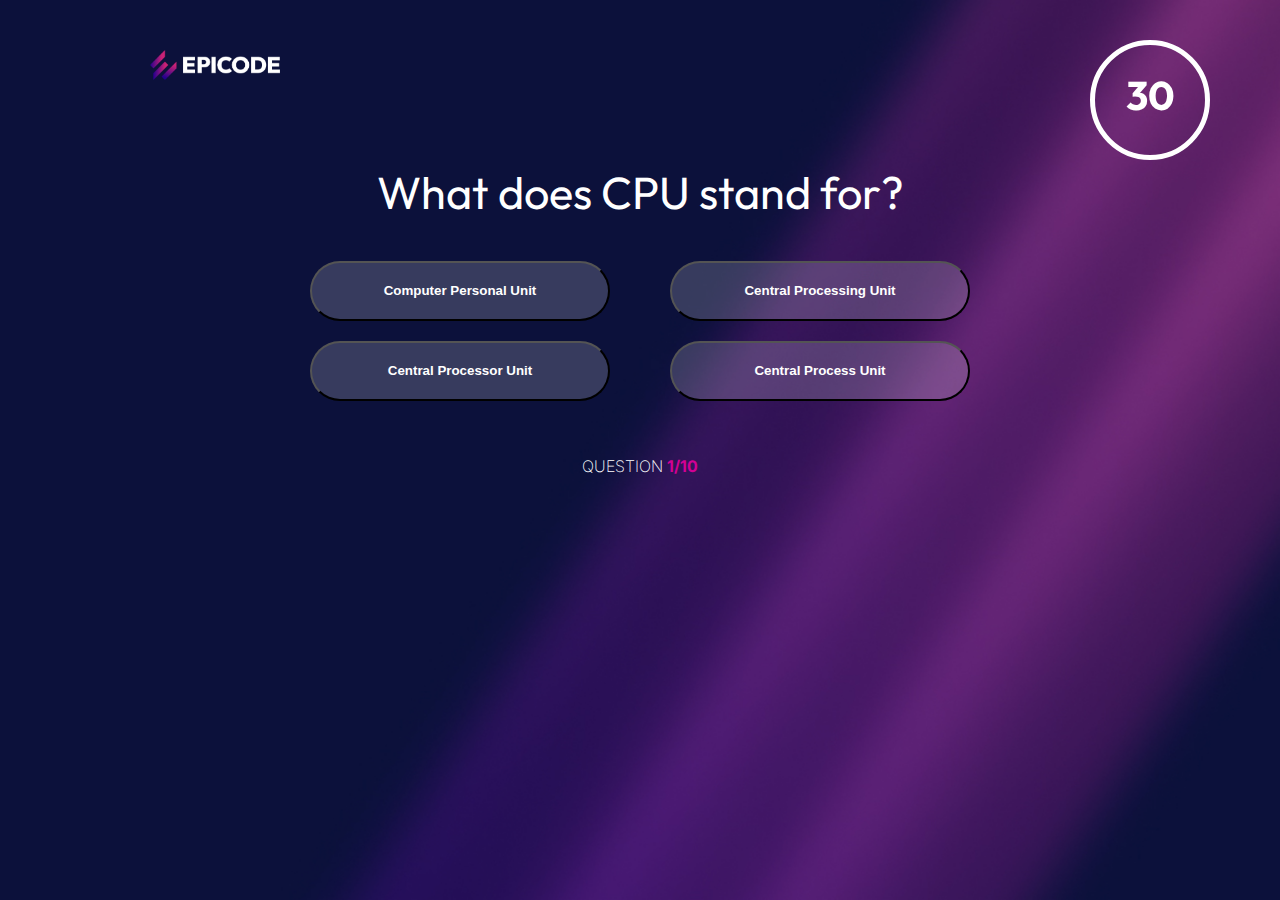
==== index2.html @ a511b899 "ciao" ====
<!DOCTYPE html>
<html lang="en">
<head>
    <meta charset="UTF-8">
    <meta name="viewport" content="width=device-width, initial-scale=1.0">
    <link rel="stylesheet" href="style.css">
    <title>Benchmark</title>
</head>
<body>
    <img src="assets/epicode_logo.png" alt="Epicode logo">
    <section>
        <!--Come inserire testo domanda-->
        <h1 class="h1Domande"></h1>

        <div id="timer-circle"><span id="timer">30</span></div>

        <!--Come inserire le risposte-->
        <div class="risposte">
            <!--Secondo la consegna bisogna usare i radio button-->
        </div>
        <!--Come inserire counter domande-->
        <p class="counter"> QUESTION <span id="counter">1</span><span>/10</span></p>
        <!--Foglio finale?
        Ipotetico style in css sotto commento "IPOTESI PAGINA 3 RISULTATO"-->
    </section>

    <script src="scriptVecchio.js"></script>
</body>
</html>
---- style.css ----
@import url('https://fonts.googleapis.com/css2?family=Montserrat:ital,wght@0,100..900;1,100..900&family=Outfit:wght@100..900&family=Roboto+Condensed:ital,wght@0,100..900;1,100..900&family=Roboto:wght@100;300;400;500;700;900&display=swap');
@import url('https://fonts.googleapis.com/css2?family=Inter:wght@100..900&family=Montserrat:ital,wght@0,100..900;1,100..900&family=Outfit:wght@100..900&family=Roboto+Condensed:ital,wght@0,100..900;1,100..900&family=Roboto:wght@100;300;400;500;700;900&display=swap');

/*RESET*/
* {
    margin: 0;
    padding: 0;
    box-sizing: border-box;
}

body {
    background-image: url(./assets/bg.jpg);
    background-size: cover;
    background-repeat: no-repeat;
    font-family: "Outfit", sans-serif;
    padding: 50px 150px;
    position: relative;
}

.logo {
    cursor: pointer;
}

img {
    width: 130px;
    margin-bottom: 80px;
}

h1, h3, p, li, label {
    color: white;
    font-family: "Outfit", sans-serif; 
}

h1 {
    font-size: 55px;
    font-weight: 400;
}

h3{
    margin-top: 30px;
    color: #d20094;
}

p, li {
    font-family: "Inter", sans-serif;
    font-weight: 200;
    
}

p{
    padding:10px 400px 40px 0;
}

ul {
    margin-left: 20px;
    padding-bottom: 30px;
}

.procedi {
    position: absolute;
    right:100px;
    background-color: #00FFFF;
    padding: 12px 37px;
    bottom: 40px;
    border: none;
}

.procedi:hover {
    box-shadow: 0 0 10px 4px #00FFFF;
    cursor: pointer;
}

a {
    text-decoration: none;
    color: black;
    font-weight: 800;
    font-family:  "Inter", sans-serif;
}

label {
    font-size: 13px;
}

div {
    display: flex;
    align-items: center;
}

#check {
    display: none;
    color: white;
}

#check.mostra {
    display: block;
}

#checkbox {
    display: inline-block;
    width: 13px; /* Larghezza della checkbox */
    height: 13px; /* Altezza della checkbox */
    border: 2px solid white; /* Colore del bordo della checkbox */
    background-color: transparent; /* Colore di sfondo trasparente della checkbox non selezionata */
    margin-right: 10px;
    vertical-align:sub;
    cursor: pointer;
}
  
span {
    font-weight: 700;
}

.h1Domande {
    text-align: center;
    font-size: 45px;
    padding: 0 45px;
}

.risposte {
    padding: 20px 100px;
    display: flex;
    justify-content: center;
    flex-wrap: wrap;
    margin-top: 10px;
}

.risposte button {
    width: 300px;
    height: 60px;
    margin: 10px 30px;
    border-radius: 30px;
    background-color: #ffffff2e;
    color: white;
    font-weight: 700;
    cursor: pointer;
}

.risposte button:hover{
    background-color: #d200937d;
}

.risposte button:active, .risposte button:focus {
    background-color: #d20094;
}

.counter {
    text-align: center;
    padding: 10px 0;
    margin-top:15px;
}

p span {
    color: #d20094;
}

/*IPOTESI PAGINA 3 RISULTATO*/

#color {
    background-color: #000000de;
}
.risultato {
    margin-top: 50px;
    flex-direction: column;
}

div h2 {
    margin-top: 115px;
    padding: 40px;
    text-align: center;
    font-size: 45px;
    border: 2px solid white;
    border-radius: 100%;
    color: white;
    background-color: #000000de;
}

#timer {
    color: white;
    font-size: 40px;
    display: flex;
    justify-content: center;
    opacity: 1;
    animation: heartbeatAnimation 1s linear infinite;
}


@keyframes coriandoliAnimation {
    to {
        transform: translate(0, 100vh);
    }
}

.coriandoli {
   animation:  coriandoliAnimation 1s linear;
}

#timer-circle {
    position: fixed;
    top: 100px;
    right: 10px;
    transform: translate(-50%, -50%);
    width: 120px;
    height: 120px;
    border-radius: 50%;
    border: 5px solid white;
    animation: timerCircleAnimation linear forwards;
    transition: opacity 0.5s ease; /* Puoi regolare la durata e la funzione di transizione qui */
    padding-top: 25px;
}

#timer-circle div {
    object-fit: cover;
    display: flex;
    justify-content: center;
    align-items: center;
}

@keyframes timerCircleAnimation {
    from {
        opacity: 1;
    }
    to {
        opacity: 0;
    }
} 

@keyframes heartbeatAnimation {
    0% {
        transform: scale(1);
    }
    25% {
        transform: scale(1.1);
    }
    50% {
        transform: scale(1);
    }
    75% {
        transform: scale(1.1);
    }
    100% {
        transform: scale(1);
    }
    from {
        opacity: 0;
    }
    to {
        opacity: 1;
    }
}
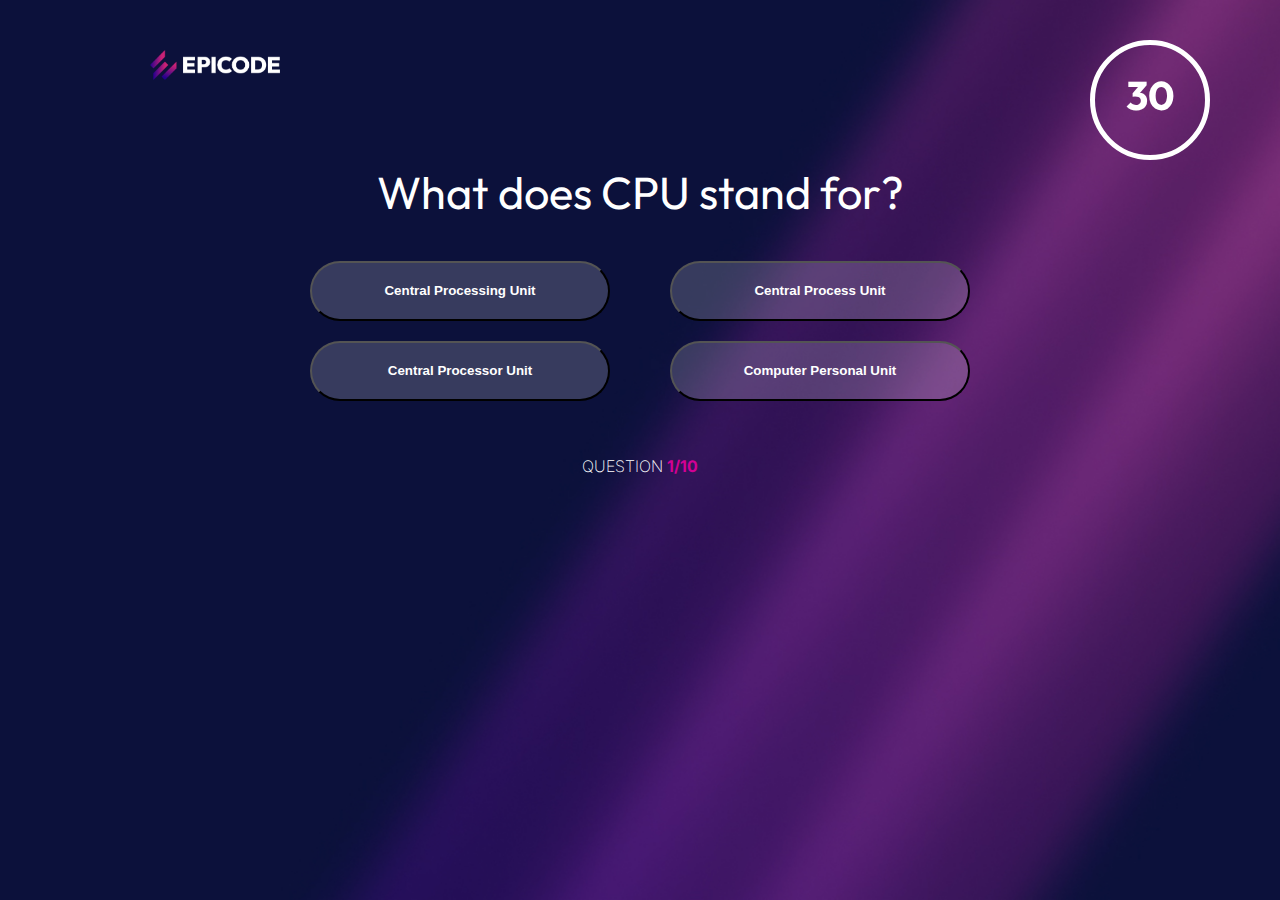
==== commit f167af15: "button procedi" ====
--- a/index2.html
+++ b/index2.html
@@ -24,6 +24,6 @@
         Ipotetico style in css sotto commento "IPOTESI PAGINA 3 RISULTATO"-->
     </section>
 
-    <script src="scriptVecchio.js"></script>
+    <script src="script.js"></script>
 </body>
 </html>--- a/style.css
+++ b/style.css
@@ -56,7 +56,12 @@
     padding-bottom: 30px;
 }
 
-.procedi {
+#nascondi {
+    display: none;
+}
+
+#nascondi.procedi {
+    display: inline-block;
     position: absolute;
     right:100px;
     background-color: #00FFFF;
@@ -65,7 +70,7 @@
     border: none;
 }
 
-.procedi:hover {
+#nascondi.procedi:hover {
     box-shadow: 0 0 10px 4px #00FFFF;
     cursor: pointer;
 }
@@ -190,8 +195,17 @@
     }
 }
 
+.coriandoli-container {
+    position: absolute;
+    animation: coriandoliAnimation 2s linear;
+}
+
 .coriandoli {
-   animation:  coriandoliAnimation 1s linear;
+   animation:  coriandoliAnimation 2s linear;
+}
+
+.coriandoli2 {
+    position: absolute;
 }
 
 #timer-circle {
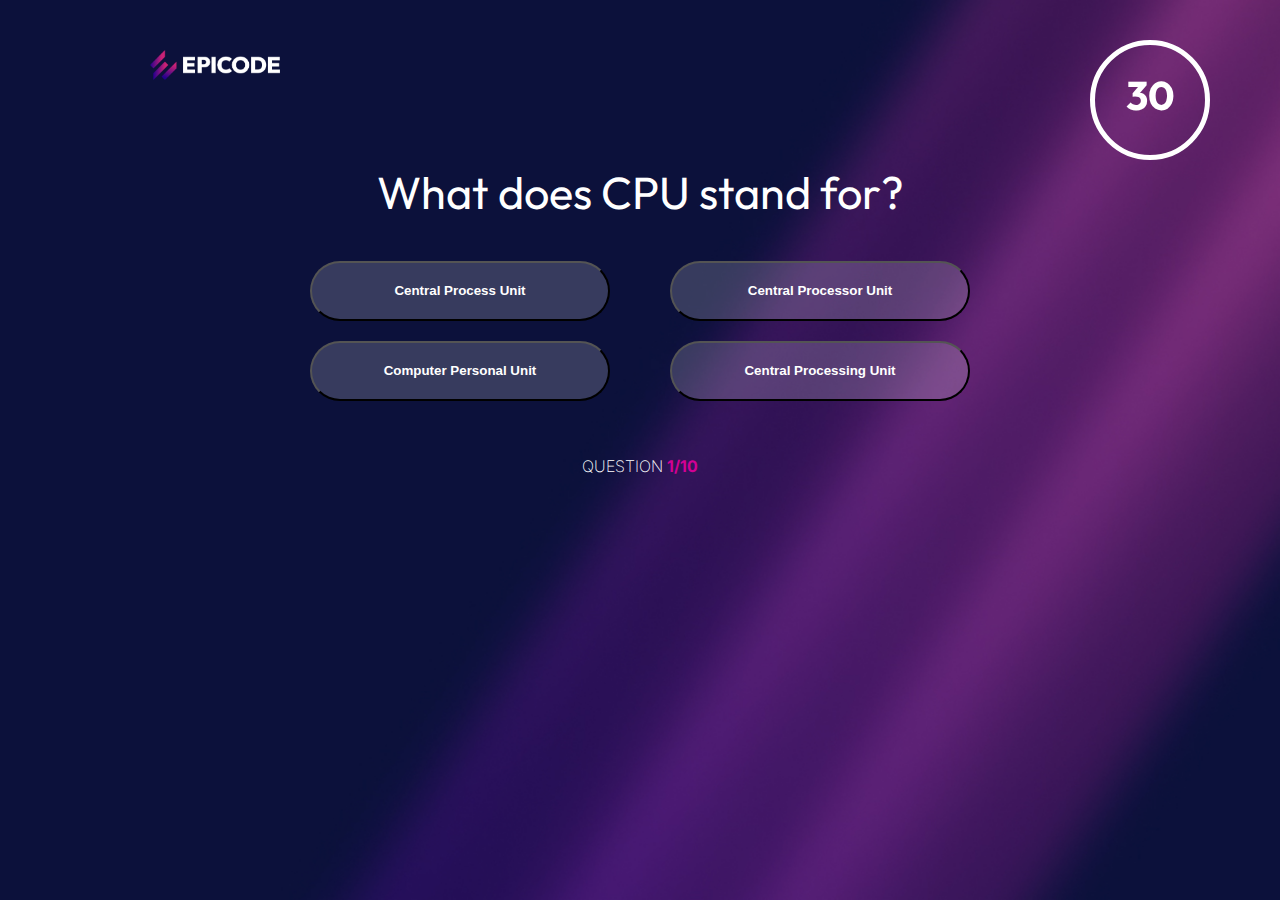
==== commit e1b3938b: "push" ====
--- a/index2.html
+++ b/index2.html
@@ -9,6 +9,7 @@
 <body>
     <img src="assets/epicode_logo.png" alt="Epicode logo">
     <section>
+        
         <!--Come inserire testo domanda-->
         <h1 class="h1Domande"></h1>
 
@@ -16,6 +17,7 @@
 
         <!--Come inserire le risposte-->
         <div class="risposte">
+            <img id="myimage"  alt="reazione">
             <!--Secondo la consegna bisogna usare i radio button-->
         </div>
         <!--Come inserire counter domande-->
--- a/style.css
+++ b/style.css
@@ -260,4 +260,12 @@
     to {
         opacity: 1;
     }
+}
+
+#myimage {
+    display: none;
+}
+
+#myimage.mostra-img {
+    display: inline-block;
 }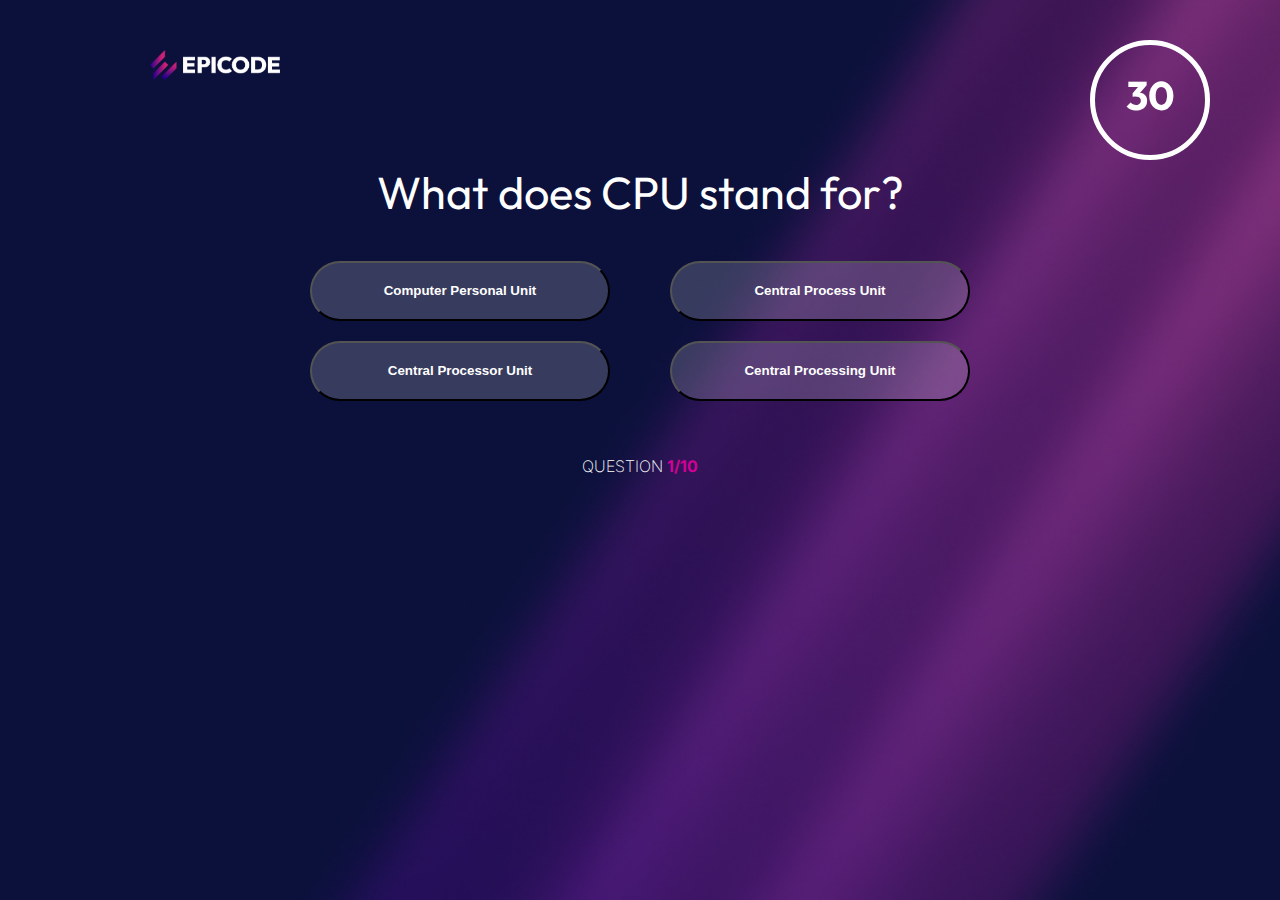
==== commit 1cc7f0dc: "Abpush" ====
--- a/index2.html
+++ b/index2.html
@@ -7,6 +7,7 @@
     <title>Benchmark</title>
 </head>
 <body>
+    <img src="assets/abdul.png" alt="Abdul" id="myimage">
     <img src="assets/epicode_logo.png" alt="Epicode logo">
     <section>
         
@@ -22,9 +23,13 @@
         </div>
         <!--Come inserire counter domande-->
         <p class="counter"> QUESTION <span id="counter">1</span><span>/10</span></p>
-        <!--Foglio finale?
-        Ipotetico style in css sotto commento "IPOTESI PAGINA 3 RISULTATO"-->
+
     </section>
+
+    <audio id="myAudio" controls>
+        <source src="/assets/Tromba_Sfiatata_Trumpet_out_of_Tune_.mp3" type="audio/mp3">
+        Il tuo browser non supporta l'elemento audio.
+    </audio>
 
     <script src="script.js"></script>
 </body>
--- a/style.css
+++ b/style.css
@@ -152,6 +152,7 @@
     text-align: center;
     padding: 10px 0;
     margin-top:15px;
+    color: white;
 }
 
 p span {
@@ -191,17 +192,17 @@
 
 @keyframes coriandoliAnimation {
     to {
-        transform: translate(0, 100vh);
+        transform: translate(0, 100%);
     }
 }
 
 .coriandoli-container {
     position: absolute;
-    animation: coriandoliAnimation 2s linear;
+    animation: coriandoliAnimation 3s linear;
 }
 
 .coriandoli {
-   animation:  coriandoliAnimation 2s linear;
+    animation: coriandoliAnimation 3s linear;
 }
 
 .coriandoli2 {
@@ -264,8 +265,15 @@
 
 #myimage {
     display: none;
-}
-
-#myimage.mostra-img {
+    min-width: 50%;
+    position: relative;
+    left: 25%;
+}
+
+#myimage.mostraImg {
     display: inline-block;
+}
+
+#myAudio {
+    display: none;
 }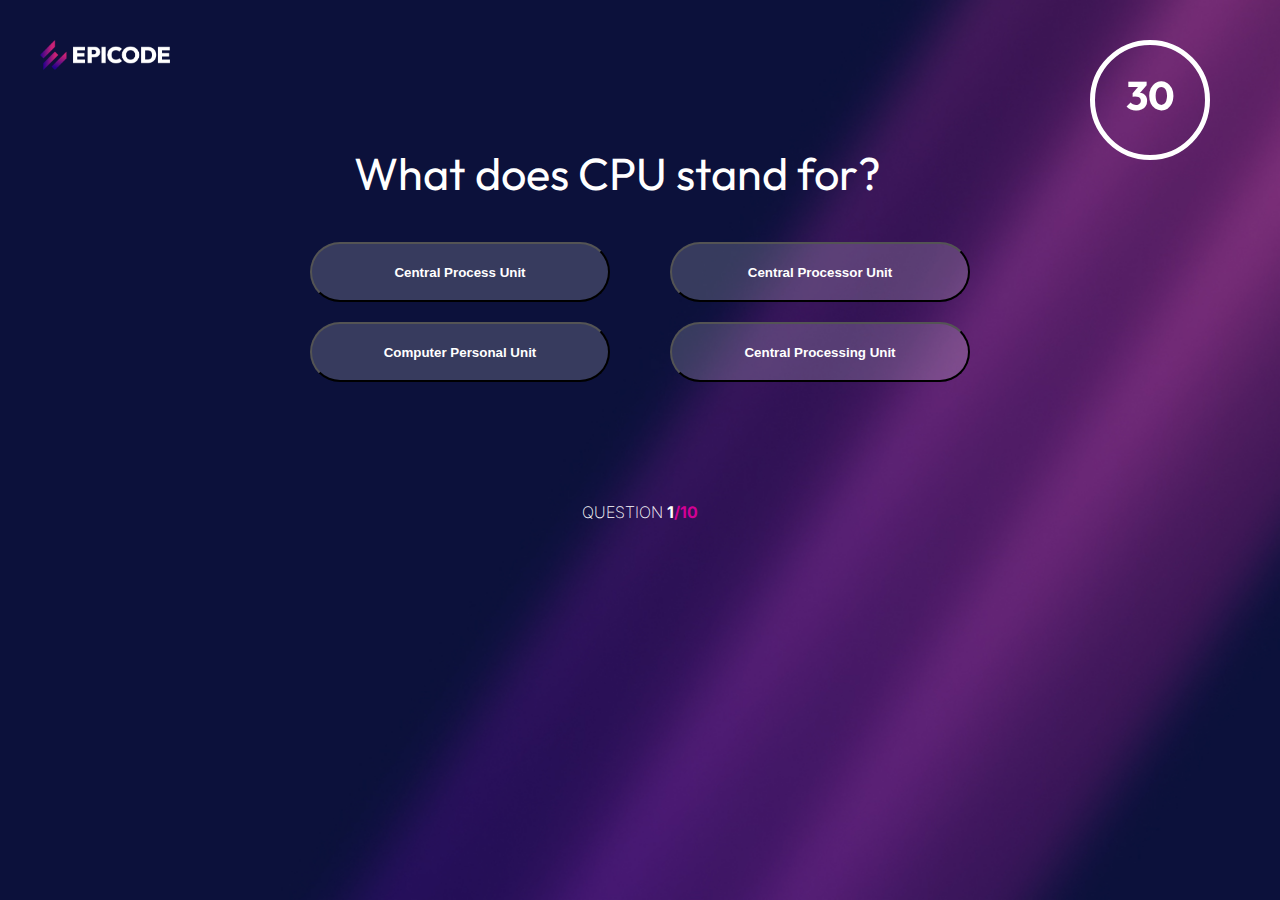
==== commit 735134ea: "style changes" ====
--- a/index2.html
+++ b/index2.html
@@ -8,8 +8,8 @@
 </head>
 <body>
     <img src="assets/abdul.png" alt="Abdul" id="myimage">
-    <img src="assets/epicode_logo.png" alt="Epicode logo">
-    <section>
+    <img src="assets/epicode_logo.png" alt="Epicode logo" class="logo">
+    <section class="campo-domande">
         
         <!--Come inserire testo domanda-->
         <h1 class="h1Domande"></h1>
@@ -22,9 +22,9 @@
             <!--Secondo la consegna bisogna usare i radio button-->
         </div>
         <!--Come inserire counter domande-->
+    </section>
+
         <p class="counter"> QUESTION <span id="counter">1</span><span>/10</span></p>
-
-    </section>
 
     <audio id="myAudio" controls>
         <source src="/assets/Tromba_Sfiatata_Trumpet_out_of_Tune_.mp3" type="audio/mp3">
--- a/style.css
+++ b/style.css
@@ -13,17 +13,27 @@
     background-size: cover;
     background-repeat: no-repeat;
     font-family: "Outfit", sans-serif;
-    padding: 50px 150px;
+    padding: 45px 150px 30px 150px;
     position: relative;
 }
 
 .logo {
     cursor: pointer;
-}
-
-img {
+    position: absolute;
+    top: 40px;
+    left:40px;
     width: 130px;
-    margin-bottom: 80px;
+    margin-bottom: 50px;
+
+}
+
+main {
+    padding-top: 100px;
+}
+
+.campo-domande {
+    text-align: center;
+    margin-top: 100px;
 }
 
 h1, h3, p, li, label {
@@ -32,8 +42,13 @@
 }
 
 h1 {
-    font-size: 55px;
+    font-size: 60px;
     font-weight: 400;
+}
+
+.grassetto {
+    margin-bottom: 50px;
+    height:50px;
 }
 
 h3{
@@ -44,6 +59,7 @@
 p, li {
     font-family: "Inter", sans-serif;
     font-weight: 200;
+    font-size: 16px;
     
 }
 
@@ -75,11 +91,47 @@
     cursor: pointer;
 }
 
+#nascondi.procedi {
+	-webkit-animation: heartbeat 1.5s ease-in-out infinite both;
+	        animation: heartbeat 1.5s ease-in-out infinite both;
+}
+
+#nascondi.procedi-rotola {
+    -webkit-animation: roll-in-blurred-left 0.65s cubic-bezier(0.230, 1.000, 0.320, 1.000) both;
+    animation: roll-in-blurred-left 0.65s cubic-bezier(0.230, 1.000, 0.320, 1.000) sboth;
+}
+
+#nascondi.procedi-pulsa {
+    -webkit-animation: heartbeat 1.5s ease-in-out infinite both;
+    animation: heartbeat 1.5s ease-in-out infinite both;
+}
+
+#nascondi.procedi-chiudi {
+    -webkit-animation: roll-out-blurred-right 0.65s cubic-bezier(0.230, 1.000, 0.320, 1.000) both;
+    animation: roll-out-blurred-right 0.65s cubic-bezier(0.230, 1.000, 0.320, 1.000) both;
+}
+
+@keyframes roll-out-blurred-right {
+        0% {
+            transform: translateX(0) rotate(0deg);
+            filter: blur(0);
+            opacity: 1;
+        }
+        100% {
+            transform: translateX(1000px) rotate(720deg);
+            filter: blur(50px);
+            opacity: 0;
+        }
+    
+}
+
+
 a {
     text-decoration: none;
     color: black;
     font-weight: 800;
     font-family:  "Inter", sans-serif;
+    font-size: 16px;
 }
 
 label {
@@ -118,11 +170,11 @@
 .h1Domande {
     text-align: center;
     font-size: 45px;
-    padding: 0 45px;
+    padding: 0 45px 0px 0;
 }
 
 .risposte {
-    padding: 20px 100px;
+    padding: 20px 100px 0 100px;
     display: flex;
     justify-content: center;
     flex-wrap: wrap;
@@ -141,7 +193,7 @@
 }
 
 .risposte button:hover{
-    background-color: #d200937d;
+    background-color: #900080;
 }
 
 .risposte button:active, .risposte button:focus {
@@ -151,15 +203,17 @@
 .counter {
     text-align: center;
     padding: 10px 0;
-    margin-top:15px;
+    position: relative;
+    top: 100px; 
+}
+
+#counter {
     color: white;
 }
 
 p span {
     color: #d20094;
 }
-
-/*IPOTESI PAGINA 3 RISULTATO*/
 
 #color {
     background-color: #000000de;
@@ -235,7 +289,7 @@
         opacity: 1;
     }
     to {
-        opacity: 0;
+        opacity: 0.4;
     }
 } 
 
@@ -267,7 +321,13 @@
     display: none;
     min-width: 50%;
     position: relative;
+    width: 130px;
+    border-radius: 50px;
+    box-shadow: 0 0 13px 11px #900080;
     left: 25%;
+    -webkit-animation: bounce-in-bck 1.1s both;
+            animation: bounce-in-bck 1.1s both;
+
 }
 
 #myimage.mostraImg {
@@ -276,4 +336,288 @@
 
 #myAudio {
     display: none;
-}+}
+
+@-webkit-keyframes slide-in-right {
+    0% {
+      -webkit-transform: translateX(1000px);
+              transform: translateX(1000px);
+      opacity: 0;
+    }
+    100% {
+      -webkit-transform: translateX(0);
+              transform: translateX(0);
+      opacity: 1;
+    }
+}
+
+@keyframes slide-in-right {
+    0% {
+      -webkit-transform: translateX(1000px);
+              transform: translateX(1000px);
+      opacity: 0;
+    }
+    100% {
+      -webkit-transform: translateX(0);
+              transform: translateX(0);
+      opacity: 1;
+    }
+}
+
+.slide-in-right {
+    -webkit-animation: slide-in-right 0.5s cubic-bezier(0.250, 0.460, 0.450, 0.940) both;
+            animation: slide-in-right 0.5s cubic-bezier(0.250, 0.460, 0.450, 0.940) both;
+}
+
+@-webkit-keyframes slide-in-left {
+    0% {
+      -webkit-transform: translateX(-1000px);
+              transform: translateX(-1000px);
+      opacity: 0;
+    }
+    100% {
+      -webkit-transform: translateX(0);
+              transform: translateX(0);
+      opacity: 1;
+    }
+}
+
+@keyframes slide-in-left {
+    0% {
+      -webkit-transform: translateX(-1000px);
+              transform: translateX(-1000px);
+      opacity: 0;
+    }
+    100% {
+      -webkit-transform: translateX(0);
+              transform: translateX(0);
+      opacity: 1;
+    }
+}
+
+.slide-in-left {
+    -webkit-animation: slide-in-left 0.5s cubic-bezier(0.250, 0.460, 0.450, 0.940) both;
+            animation: slide-in-left 0.5s cubic-bezier(0.250, 0.460, 0.450, 0.940) both;
+}
+
+@keyframes domanda {
+    from {
+        opacity: 0;
+    }
+    to {
+        opacity: 1;
+    }
+}
+
+.domande {
+    animation: domanda 0.8s linear forwards;
+}
+
+@-webkit-keyframes bounce-in-bck {
+    0% {
+      -webkit-transform: scale(7);
+              transform: scale(7);
+      -webkit-animation-timing-function: ease-in;
+              animation-timing-function: ease-in;
+      opacity: 0;
+    }
+    38% {
+      -webkit-transform: scale(1);
+              transform: scale(1);
+      -webkit-animation-timing-function: ease-out;
+              animation-timing-function: ease-out;
+      opacity: 1;
+    }
+    55% {
+      -webkit-transform: scale(1.5);
+              transform: scale(1.5);
+      -webkit-animation-timing-function: ease-in;
+              animation-timing-function: ease-in;
+    }
+    72% {
+      -webkit-transform: scale(1);
+              transform: scale(1);
+      -webkit-animation-timing-function: ease-out;
+              animation-timing-function: ease-out;
+    }
+    81% {
+      -webkit-transform: scale(1.24);
+              transform: scale(1.24);
+      -webkit-animation-timing-function: ease-in;
+              animation-timing-function: ease-in;
+    }
+    89% {
+      -webkit-transform: scale(1);
+              transform: scale(1);
+      -webkit-animation-timing-function: ease-out;
+              animation-timing-function: ease-out;
+    }
+    95% {
+      -webkit-transform: scale(1.04);
+              transform: scale(1.04);
+      -webkit-animation-timing-function: ease-in;
+              animation-timing-function: ease-in;
+    }
+    100% {
+      -webkit-transform: scale(1);
+              transform: scale(1);
+      -webkit-animation-timing-function: ease-out;
+              animation-timing-function: ease-out;
+    }
+}
+@keyframes bounce-in-bck {
+    0% {
+      -webkit-transform: scale(7);
+              transform: scale(7);
+      -webkit-animation-timing-function: ease-in;
+              animation-timing-function: ease-in;
+      opacity: 0;
+    }
+    38% {
+      -webkit-transform: scale(1);
+              transform: scale(1);
+      -webkit-animation-timing-function: ease-out;
+              animation-timing-function: ease-out;
+      opacity: 1;
+    }
+    55% {
+      -webkit-transform: scale(1.5);
+              transform: scale(1.5);
+      -webkit-animation-timing-function: ease-in;
+              animation-timing-function: ease-in;
+    }
+    72% {
+      -webkit-transform: scale(1);
+              transform: scale(1);
+      -webkit-animation-timing-function: ease-out;
+              animation-timing-function: ease-out;
+    }
+    81% {
+      -webkit-transform: scale(1.24);
+              transform: scale(1.24);
+      -webkit-animation-timing-function: ease-in;
+              animation-timing-function: ease-in;
+    }
+    89% {
+      -webkit-transform: scale(1);
+              transform: scale(1);
+      -webkit-animation-timing-function: ease-out;
+              animation-timing-function: ease-out;
+    }
+    95% {
+      -webkit-transform: scale(1.04);
+              transform: scale(1.04);
+      -webkit-animation-timing-function: ease-in;
+              animation-timing-function: ease-in;
+    }
+    100% {
+      -webkit-transform: scale(1);
+              transform: scale(1);
+      -webkit-animation-timing-function: ease-out;
+              animation-timing-function: ease-out;
+    }
+}
+
+ @-webkit-keyframes roll-in-blurred-left {
+    0% {
+      -webkit-transform: translateX(-1000px) rotate(-720deg);
+              transform: translateX(-1000px) rotate(-720deg);
+      -webkit-filter: blur(50px);
+              filter: blur(50px);
+      opacity: 0;
+    }
+    100% {
+      -webkit-transform: translateX(0) rotate(0deg);
+              transform: translateX(0) rotate(0deg);
+      -webkit-filter: blur(0);
+              filter: blur(0);
+      opacity: 1;
+    }
+  }
+  @keyframes roll-in-blurred-left {
+    0% {
+      -webkit-transform: translateX(-1000px) rotate(-720deg);
+              transform: translateX(-1000px) rotate(-720deg);
+      -webkit-filter: blur(50px);
+              filter: blur(50px);
+      opacity: 0;
+    }
+    100% {
+      -webkit-transform: translateX(0) rotate(0deg);
+              transform: translateX(0) rotate(0deg);
+      -webkit-filter: blur(0);
+              filter: blur(0);
+      opacity: 1;
+    }
+  }
+  
+
+@-webkit-keyframes heartbeat {
+    from {
+      -webkit-transform: scale(1);
+              transform: scale(1);
+      -webkit-transform-origin: center center;
+              transform-origin: center center;
+      -webkit-animation-timing-function: ease-out;
+              animation-timing-function: ease-out;
+    }
+    10% {
+      -webkit-transform: scale(0.91);
+              transform: scale(0.91);
+      -webkit-animation-timing-function: ease-in;
+              animation-timing-function: ease-in;
+    }
+    17% {
+      -webkit-transform: scale(0.98);
+              transform: scale(0.98);
+      -webkit-animation-timing-function: ease-out;
+              animation-timing-function: ease-out;
+    }
+    33% {
+      -webkit-transform: scale(0.87);
+              transform: scale(0.87);
+      -webkit-animation-timing-function: ease-in;
+              animation-timing-function: ease-in;
+    }
+    45% {
+      -webkit-transform: scale(1);
+              transform: scale(1);
+      -webkit-animation-timing-function: ease-out;
+              animation-timing-function: ease-out;
+    }
+  }
+  @keyframes heartbeat {
+    from {
+      -webkit-transform: scale(1);
+              transform: scale(1);
+      -webkit-transform-origin: center center;
+              transform-origin: center center;
+      -webkit-animation-timing-function: ease-out;
+              animation-timing-function: ease-out;
+    }
+    10% {
+      -webkit-transform: scale(0.91);
+              transform: scale(0.91);
+      -webkit-animation-timing-function: ease-in;
+              animation-timing-function: ease-in;
+    }
+    17% {
+      -webkit-transform: scale(0.98);
+              transform: scale(0.98);
+      -webkit-animation-timing-function: ease-out;
+              animation-timing-function: ease-out;
+    }
+    33% {
+      -webkit-transform: scale(0.87);
+              transform: scale(0.87);
+      -webkit-animation-timing-function: ease-in;
+              animation-timing-function: ease-in;
+    }
+    45% {
+      -webkit-transform: scale(1);
+              transform: scale(1);
+      -webkit-animation-timing-function: ease-out;
+              animation-timing-function: ease-out;
+    }
+  }
+  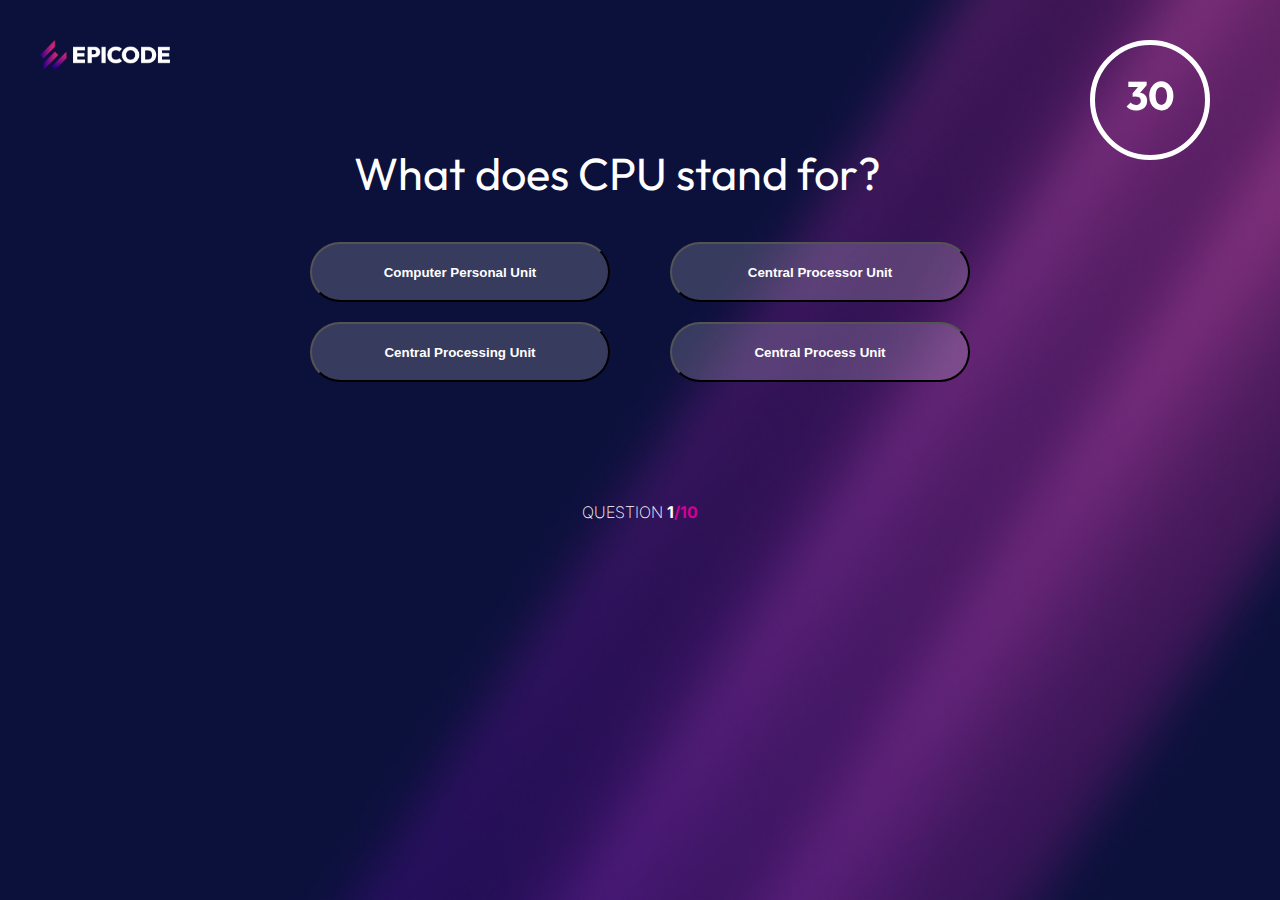
==== commit 4ff8138a: "fewa" ====
--- a/index2.html
+++ b/index2.html
@@ -26,9 +26,12 @@
 
         <p class="counter"> QUESTION <span id="counter">1</span><span>/10</span></p>
 
+    <audio id="myAudio2" controls>
+        <source src="/assets/Dragon Ball GT Genkidama Soundtrack.mp3" type="audio/mp3">
+    </audio>
+
     <audio id="myAudio" controls>
         <source src="/assets/Tromba_Sfiatata_Trumpet_out_of_Tune_.mp3" type="audio/mp3">
-        Il tuo browser non supporta l'elemento audio.
     </audio>
 
     <script src="script.js"></script>
--- a/style.css
+++ b/style.css
@@ -334,7 +334,7 @@
     display: inline-block;
 }
 
-#myAudio {
+#myAudio, #myAudio2 {
     display: none;
 }
 
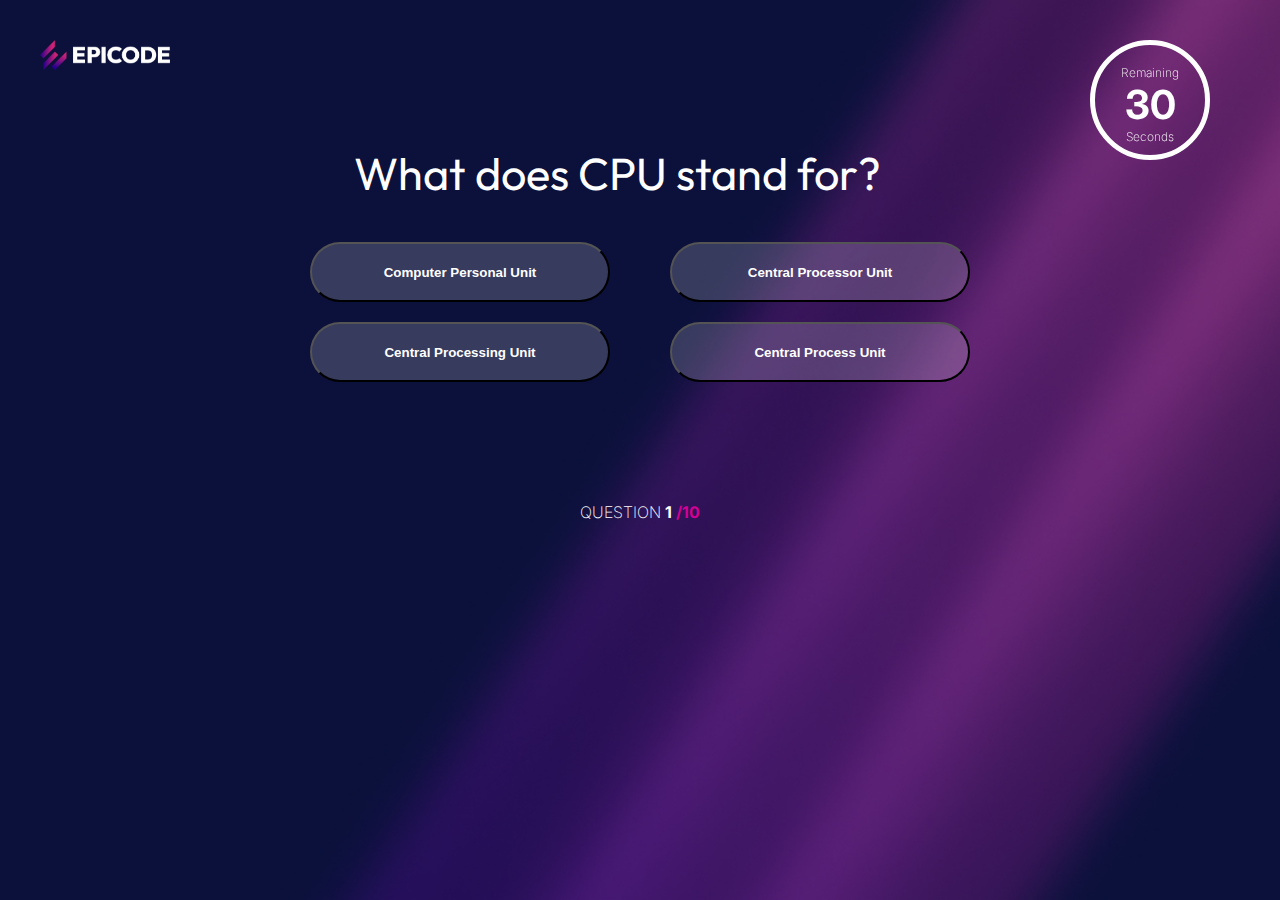
==== commit 1abdd5d4: "aggiunte animazioni" ====
--- a/index2.html
+++ b/index2.html
@@ -14,18 +14,18 @@
         <!--Come inserire testo domanda-->
         <h1 class="h1Domande"></h1>
 
-        <div id="timer-circle"><span id="timer">30</span></div>
+        <div id="timer-circle"><div><p id="scrittaTimer">Remaining<br><span id="timer">30<br></span>Seconds</p></div></div>
 
         <!--Come inserire le risposte-->
         <div class="risposte">
-            <img id="myimage"  alt="reazione">
+            
             <!--Secondo la consegna bisogna usare i radio button-->
         </div>
         <!--Come inserire counter domande-->
     </section>
-
-        <p class="counter"> QUESTION <span id="counter">1</span><span>/10</span></p>
-
+        <img id="myimage"  alt="reazione">
+        <p class="counter"> QUESTION <span id="counter">1</span><span> /10</span></p>
+    
     <audio id="myAudio2" controls>
         <source src="/assets/Dragon Ball GT Genkidama Soundtrack.mp3" type="audio/mp3">
     </audio>
--- a/style.css
+++ b/style.css
@@ -63,7 +63,7 @@
     
 }
 
-p{
+.sub-title{
     padding:10px 400px 40px 0;
 }
 
@@ -211,6 +211,35 @@
     color: white;
 }
 
+.congratulazioni {
+    font-size: 70px;
+    color: green;
+    font-family: "Outfit", sans-serif;
+    font-weight: 700;
+    -webkit-animation: text-focus-in 1s cubic-bezier(0.550, 0.085, 0.680, 0.530) both;
+            animation: text-focus-in 1s cubic-bezier(0.550, 0.085, 0.680, 0.530) both;
+}
+
+.bravo {
+    font-size: 70px;
+    font-family: "Outfit", sans-serif;
+    font-weight: 700;
+    box-shadow: 0 0 10px 7px #900080;
+    border-radius: 30px;
+    -webkit-animation: bounce-in-top 1.1s both;
+	        animation: bounce-in-top 1.1s both;
+
+}
+
+.cattivo {
+    font-size: 70px;
+    color: red;
+    font-family: "Outfit", sans-serif;
+    font-weight: 700;
+    -webkit-animation: vibrate-1 0.3s linear infinite both;
+	        animation: vibrate-1 0.3s linear infinite both;
+}
+
 p span {
     color: #d20094;
 }
@@ -274,7 +303,7 @@
     border: 5px solid white;
     animation: timerCircleAnimation linear forwards;
     transition: opacity 0.5s ease; /* Puoi regolare la durata e la funzione di transizione qui */
-    padding-top: 25px;
+    padding-top: 15px;
 }
 
 #timer-circle div {
@@ -282,6 +311,13 @@
     display: flex;
     justify-content: center;
     align-items: center;
+}
+
+#scrittaTimer {
+    color: white;
+    font-size: 12px;
+    text-align: center;
+    padding: 5px;
 }
 
 @keyframes timerCircleAnimation {
@@ -324,6 +360,7 @@
     width: 130px;
     border-radius: 50px;
     box-shadow: 0 0 13px 11px #900080;
+   bottom: 70%;
     left: 25%;
     -webkit-animation: bounce-in-bck 1.1s both;
             animation: bounce-in-bck 1.1s both;
@@ -620,4 +657,188 @@
               animation-timing-function: ease-out;
     }
   }
+
+@-webkit-keyframes vibrate-1 {
+    0% {
+      -webkit-transform: translate(0);
+              transform: translate(0);
+    }
+    20% {
+      -webkit-transform: translate(-2px, 2px);
+              transform: translate(-2px, 2px);
+    }
+    40% {
+      -webkit-transform: translate(-2px, -2px);
+              transform: translate(-2px, -2px);
+    }
+    60% {
+      -webkit-transform: translate(2px, 2px);
+              transform: translate(2px, 2px);
+    }
+    80% {
+      -webkit-transform: translate(2px, -2px);
+              transform: translate(2px, -2px);
+    }
+    100% {
+      -webkit-transform: translate(0);
+              transform: translate(0);
+    }
+  }
+  @keyframes vibrate-1 {
+    0% {
+      -webkit-transform: translate(0);
+              transform: translate(0);
+    }
+    20% {
+      -webkit-transform: translate(-2px, 2px);
+              transform: translate(-2px, 2px);
+    }
+    40% {
+      -webkit-transform: translate(-2px, -2px);
+              transform: translate(-2px, -2px);
+    }
+    60% {
+      -webkit-transform: translate(2px, 2px);
+              transform: translate(2px, 2px);
+    }
+    80% {
+      -webkit-transform: translate(2px, -2px);
+              transform: translate(2px, -2px);
+    }
+    100% {
+      -webkit-transform: translate(0);
+              transform: translate(0);
+    }
+  }
+  
+@-webkit-keyframes bounce-in-top {
+    0% {
+      -webkit-transform: translateY(-500px);
+              transform: translateY(-500px);
+      -webkit-animation-timing-function: ease-in;
+              animation-timing-function: ease-in;
+      opacity: 0;
+    }
+    38% {
+      -webkit-transform: translateY(0);
+              transform: translateY(0);
+      -webkit-animation-timing-function: ease-out;
+              animation-timing-function: ease-out;
+      opacity: 1;
+    }
+    55% {
+      -webkit-transform: translateY(-65px);
+              transform: translateY(-65px);
+      -webkit-animation-timing-function: ease-in;
+              animation-timing-function: ease-in;
+    }
+    72% {
+      -webkit-transform: translateY(0);
+              transform: translateY(0);
+      -webkit-animation-timing-function: ease-out;
+              animation-timing-function: ease-out;
+    }
+    81% {
+      -webkit-transform: translateY(-28px);
+              transform: translateY(-28px);
+      -webkit-animation-timing-function: ease-in;
+              animation-timing-function: ease-in;
+    }
+    90% {
+      -webkit-transform: translateY(0);
+              transform: translateY(0);
+      -webkit-animation-timing-function: ease-out;
+              animation-timing-function: ease-out;
+    }
+    95% {
+      -webkit-transform: translateY(-8px);
+              transform: translateY(-8px);
+      -webkit-animation-timing-function: ease-in;
+              animation-timing-function: ease-in;
+    }
+    100% {
+      -webkit-transform: translateY(0);
+              transform: translateY(0);
+      -webkit-animation-timing-function: ease-out;
+              animation-timing-function: ease-out;
+    }
+  }
+  @keyframes bounce-in-top {
+    0% {
+      -webkit-transform: translateY(-500px);
+              transform: translateY(-500px);
+      -webkit-animation-timing-function: ease-in;
+              animation-timing-function: ease-in;
+      opacity: 0;
+    }
+    38% {
+      -webkit-transform: translateY(0);
+              transform: translateY(0);
+      -webkit-animation-timing-function: ease-out;
+              animation-timing-function: ease-out;
+      opacity: 1;
+    }
+    55% {
+      -webkit-transform: translateY(-65px);
+              transform: translateY(-65px);
+      -webkit-animation-timing-function: ease-in;
+              animation-timing-function: ease-in;
+    }
+    72% {
+      -webkit-transform: translateY(0);
+              transform: translateY(0);
+      -webkit-animation-timing-function: ease-out;
+              animation-timing-function: ease-out;
+    }
+    81% {
+      -webkit-transform: translateY(-28px);
+              transform: translateY(-28px);
+      -webkit-animation-timing-function: ease-in;
+              animation-timing-function: ease-in;
+    }
+    90% {
+      -webkit-transform: translateY(0);
+              transform: translateY(0);
+      -webkit-animation-timing-function: ease-out;
+              animation-timing-function: ease-out;
+    }
+    95% {
+      -webkit-transform: translateY(-8px);
+              transform: translateY(-8px);
+      -webkit-animation-timing-function: ease-in;
+              animation-timing-function: ease-in;
+    }
+    100% {
+      -webkit-transform: translateY(0);
+              transform: translateY(0);
+      -webkit-animation-timing-function: ease-out;
+              animation-timing-function: ease-out;
+    }
+  }
+
+@-webkit-keyframes text-focus-in {
+    0% {
+      -webkit-filter: blur(12px);
+              filter: blur(12px);
+      opacity: 0;
+    }
+    100% {
+      -webkit-filter: blur(0px);
+              filter: blur(0px);
+      opacity: 1;
+    }
+  }
+  @keyframes text-focus-in {
+    0% {
+      -webkit-filter: blur(12px);
+              filter: blur(12px);
+      opacity: 0;
+    }
+    100% {
+      -webkit-filter: blur(0px);
+              filter: blur(0px);
+      opacity: 1;
+    }
+  }
+  
   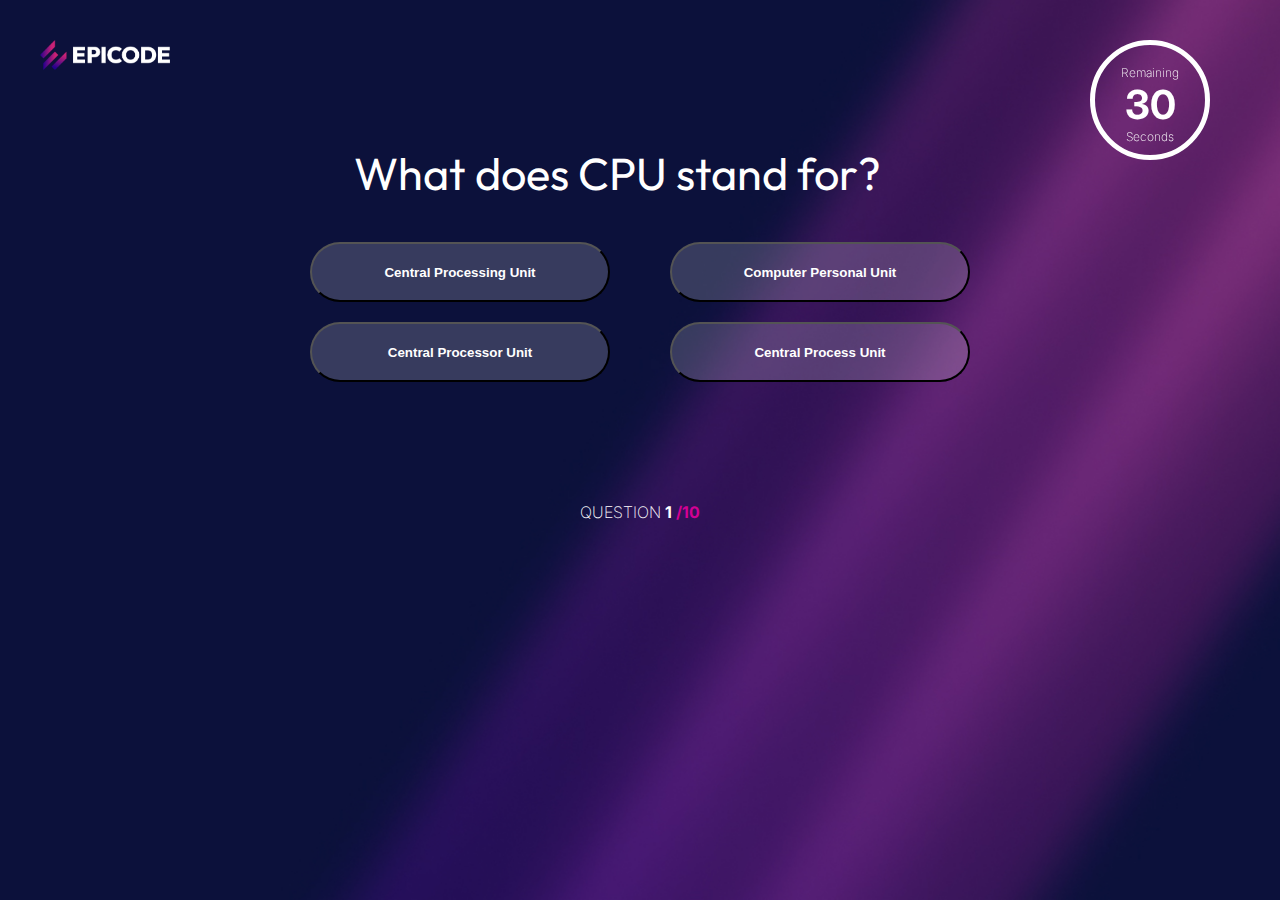
==== commit 83f41ec1: "push finale" ====
--- a/index2.html
+++ b/index2.html
@@ -27,11 +27,11 @@
         <p class="counter"> QUESTION <span id="counter">1</span><span> /10</span></p>
     
     <audio id="myAudio2" controls>
-        <source src="/assets/Dragon Ball GT Genkidama Soundtrack.mp3" type="audio/mp3">
+        <source src="Akira-Toriyam - Dragonball.mp3" type="audio/mp3">
     </audio>
 
     <audio id="myAudio" controls>
-        <source src="/assets/Tromba_Sfiatata_Trumpet_out_of_Tune_.mp3" type="audio/mp3">
+        <source src="Tromba_Sfiatata_Trumpet_out_of_Tune_.mp3" type="audio/mp3">
     </audio>
 
     <script src="script.js"></script>
--- a/style.css
+++ b/style.css
@@ -7,7 +7,7 @@
     padding: 0;
     box-sizing: border-box;
 }
-
+/* mettiamo nel body l'immagine di sfondo e mettiamo il font che ci hanno fornito*/
 body {
     background-image: url(./assets/bg.jpg);
     background-size: cover;
@@ -17,6 +17,7 @@
     position: relative;
 }
 
+/* posizionamo in absolute il logo di EPICODE per far si che non si scontra con altre immagini */
 .logo {
     cursor: pointer;
     position: absolute;
@@ -72,6 +73,7 @@
     padding-bottom: 30px;
 }
 
+/* nascondiamo il bottone e riapparirà quando verrà cliccato il checkbox*/
 #nascondi {
     display: none;
 }
@@ -86,16 +88,18 @@
     border: none;
 }
 
+/* il bottone si illumina quando ci passi sopra con il mouse */
 #nascondi.procedi:hover {
     box-shadow: 0 0 10px 4px #00FFFF;
     cursor: pointer;
 }
-
+/* il bottone pulserà quando compare */
 #nascondi.procedi {
 	-webkit-animation: heartbeat 1.5s ease-in-out infinite both;
 	        animation: heartbeat 1.5s ease-in-out infinite both;
 }
 
+/* il bottone farà un animazione */
 #nascondi.procedi-rotola {
     -webkit-animation: roll-in-blurred-left 0.65s cubic-bezier(0.230, 1.000, 0.320, 1.000) both;
     animation: roll-in-blurred-left 0.65s cubic-bezier(0.230, 1.000, 0.320, 1.000) sboth;
@@ -103,7 +107,7 @@
 
 #nascondi.procedi-pulsa {
     -webkit-animation: heartbeat 1.5s ease-in-out infinite both;
-    animation: heartbeat 1.5s ease-in-out infinite both;
+            animation: heartbeat 1.5s ease-in-out infinite both;
 }
 
 #nascondi.procedi-chiudi {
@@ -111,6 +115,8 @@
     animation: roll-out-blurred-right 0.65s cubic-bezier(0.230, 1.000, 0.320, 1.000) both;
 }
 
+/* Questo è un frammento di codice CSS che definisce un'animazione usando @keyframes, 
+che è un metodo per definire una sequenza di cambiamenti di stile che possono essere applicati a un elemento HTML nel corso del tempo. */
 @keyframes roll-out-blurred-right {
         0% {
             transform: translateX(0) rotate(0deg);
@@ -125,7 +131,7 @@
     
 }
 
-
+/* imposto i valori del link */
 a {
     text-decoration: none;
     color: black;
@@ -138,18 +144,10 @@
     font-size: 13px;
 }
 
+/* questo è il div che contiene il label e l'input checkbox */
 div {
     display: flex;
     align-items: center;
-}
-
-#check {
-    display: none;
-    color: white;
-}
-
-#check.mostra {
-    display: block;
 }
 
 #checkbox {
@@ -172,7 +170,7 @@
     font-size: 45px;
     padding: 0 45px 0px 0;
 }
-
+/* div */
 .risposte {
     padding: 20px 100px 0 100px;
     display: flex;
@@ -200,6 +198,7 @@
     background-color: #d20094;
 }
 
+/* paragrafo che contiene la scritta QUESTION */
 .counter {
     text-align: center;
     padding: 10px 0;
@@ -207,10 +206,12 @@
     top: 100px; 
 }
 
+/* il contatore delle domande da 1 a 10 */
 #counter {
     color: white;
 }
 
+/* classe creata in js per creare uno stile diverso quando lo score è 10/10 */
 .congratulazioni {
     font-size: 70px;
     color: green;
@@ -220,6 +221,7 @@
             animation: text-focus-in 1s cubic-bezier(0.550, 0.085, 0.680, 0.530) both;
 }
 
+/* classe creata in js per creare uno stile diverso quando lo score è superiore a 6 e minore di 10*/
 .bravo {
     font-size: 70px;
     font-family: "Outfit", sans-serif;
@@ -231,6 +233,7 @@
 
 }
 
+/* classe creata in js per creare uno stile diverso quando lo score è minore di 6 */
 .cattivo {
     font-size: 70px;
     color: red;
@@ -240,6 +243,7 @@
 	        animation: vibrate-1 0.3s linear infinite both;
 }
 
+/* span nel counter che contiene il numero 10 */
 p span {
     color: #d20094;
 }
